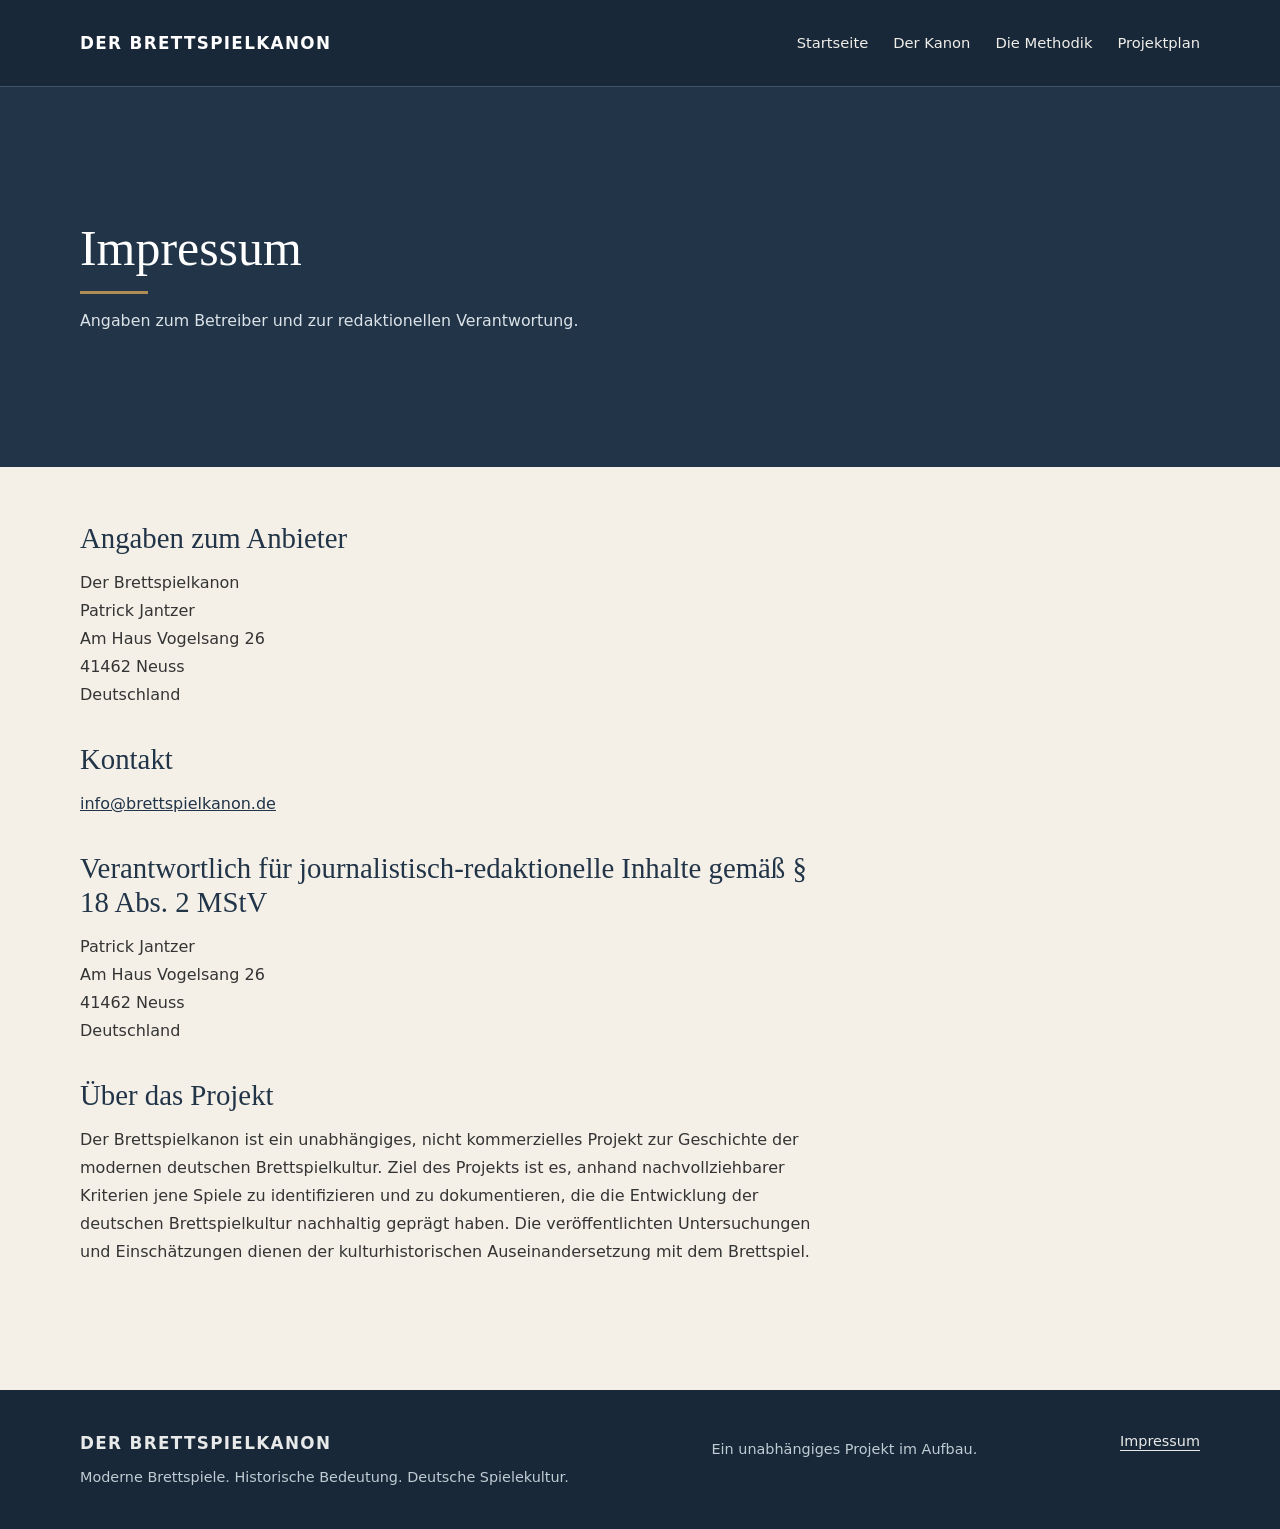
==== impressum.html @ 0fd253e7 "Add files via upload" ====
<!DOCTYPE html>

<html lang="de">
<head>
<meta charset="utf-8"/>
<meta content="width=device-width, initial-scale=1" name="viewport"/>
<meta content="#213448" name="theme-color"/>
<meta content="Der Projektplan des Brettspielkanons: fünf Forschungsphasen von der Konzeption über die vorläufige Auswahl bis zur abschließenden Kanonentscheidung." name="description"/>
<title>Impressum | Der Brettspielkanon</title>
<style>
:root {--navy:#213448;--deep:#182838;--ivory:#f4f0e8;--paper:#fffdf9;--gold:#b08d57;--ink:#343434;--muted:#5d646c;--line:#dcd4c7}
*{box-sizing:border-box}html{scroll-behavior:smooth}body{margin:0;background:var(--ivory);color:var(--ink);font:16px/1.65 system-ui,-apple-system,"Segoe UI",Arial,sans-serif}a{color:inherit}button,input,select{font:inherit}button,a,input,select{outline-offset:3px}button:focus-visible,a:focus-visible,input:focus-visible,select:focus-visible{outline:3px solid var(--gold)}.container{width:min(1120px,calc(100% - 44px));margin:auto}
.site-header{background:var(--deep);color:white;border-bottom:1px solid #415365}.header-inner{min-height:86px;display:flex;justify-content:space-between;align-items:center;gap:24px}.brand{font-size:1.05rem;font-weight:750;letter-spacing:.08em;text-decoration:none}.site-nav{display:flex;gap:10px 25px;flex-wrap:wrap}.site-nav a{font-size:.92rem;color:#f0eee9;text-decoration:none}.site-nav a:hover,.site-nav .current{color:#e8c991}.site-nav .current{text-decoration:underline;text-underline-offset:6px}
.hero{background:var(--navy);color:#fff}.hero .container{padding:76px 0 84px}.eyebrow{margin:0 0 18px;color:var(--gold);font-size:.78rem;letter-spacing:.17em;text-transform:uppercase;font-weight:750}.hero .eyebrow{color:#ddbb83}h1,h2,h3{font-family:Georgia,"Times New Roman",serif;line-height:1.18;font-weight:normal}h1{font-size:clamp(3rem,7vw,5.1rem);margin:0 0 18px}h2{font-size:clamp(1.7rem,3.5vw,2.45rem);color:var(--navy)}h3{color:var(--navy)}.hero p:last-child{max-width:740px;color:#dce3e8;font-size:1.15rem}.gold-line{width:68px;height:3px;background:var(--gold);margin:0 0 26px}
.content{padding:55px 0 85px}.intro{max-width:750px;margin:0 0 30px}.notice{border-left:4px solid var(--gold);background:#eae3d7;padding:16px 20px;margin:28px 0 35px;font-size:.94rem}.notice strong{color:var(--navy)}
.filters{background:var(--paper);border:1px solid var(--line);padding:24px 26px;margin-bottom:27px}.filter-title{font-weight:750;color:var(--navy);margin:0 0 18px}.filter-grid{display:grid;grid-template-columns:2fr 1fr 1fr;gap:16px}.field label{display:block;font-size:.8rem;color:#49525a;font-weight:750;margin-bottom:5px}.field input,.field select{width:100%;padding:12px 13px;border:1px solid #bdb4a6;border-radius:3px;color:#293848;background:white;min-height:49px}.toolbar{display:flex;justify-content:space-between;align-items:center;gap:18px;flex-wrap:wrap;margin:20px 0 27px}.toolbar p{margin:0;color:#4c5760}.toolbar-controls{display:flex;align-items:center;gap:10px;flex-wrap:wrap}.toolbar select,.reset{border:1px solid #bdb4a6;background:var(--paper);padding:9px 12px;border-radius:3px;min-height:43px}.reset{cursor:pointer}.reset:hover{background:#eae3d7}
.cards{display:grid;grid-template-columns:repeat(3,minmax(0,1fr));gap:22px}.card{border:1px solid var(--line);background:var(--paper);overflow:hidden;display:flex;flex-direction:column}.art{aspect-ratio:5/3;background:#e3dccf;position:relative;display:flex;align-items:center;justify-content:center;overflow:hidden}.art::before{content:"";width:130px;height:130px;border:2px solid #c0b3a0;transform:rotate(36deg);position:absolute}.art::after{content:"";width:70px;height:70px;border:1px solid #baac98;transform:rotate(-17deg);position:absolute}.art .art-title{font-family:Georgia,serif;z-index:1;color:#6c5a43;font-size:1rem;background:#e3dccfed;padding:8px 12px;text-align:center}.art small{position:absolute;bottom:10px;left:14px;font-size:.69rem;z-index:1;color:#5e5446}.card-content{padding:23px 23px 25px;flex:1;display:flex;flex-direction:column}.year{font-size:.83rem;font-weight:800;letter-spacing:.08em;color:#8a693c}.card h3{font-size:1.55rem;margin:8px 0 5px}.byline{font-size:.87rem;color:#626a72;margin:0 0 13px}.summary{font-size:.91rem;margin:0 0 18px;flex:1}.tags{display:flex;gap:7px;flex-wrap:wrap}.tag{font-size:.73rem;color:#4c5660;background:#eee8df;padding:3px 8px;border-radius:2px}.card .phase{margin-top:14px;border-top:1px solid #e5dfd6;padding-top:12px;font-size:.76rem;color:#796039}.no-results{display:none;text-align:center;border:1px solid var(--line);background:var(--paper);padding:50px 24px}.no-results h3{margin:0 0 8px;font-size:1.7rem}.no-results p{color:var(--muted)}.methods{border-top:1px solid var(--line);margin-top:60px;padding-top:28px;max-width:850px}.methods h2{margin-top:0}.methods a{color:var(--navy);text-decoration-thickness:1px;text-underline-offset:4px}.site-footer{background:var(--deep);color:#e8e9e9;padding:40px 0}.footer-inner{display:flex;justify-content:space-between;gap:20px;flex-wrap:wrap}.footer-inner p{margin:8px 0 0;color:#c0cbd3;font-size:.9rem}
@media(max-width:900px){.header-inner{flex-direction:column;align-items:start;padding-block:22px}.filter-grid{grid-template-columns:1fr 1fr}.field:first-child{grid-column:1/-1}.cards{grid-template-columns:repeat(2,minmax(0,1fr))}}@media(max-width:610px){.container{width:calc(100% - 32px)}.hero .container{padding:58px 0 65px}.filters{padding:18px}.filter-grid,.cards{grid-template-columns:1fr}.field:first-child{grid-column:auto}.toolbar{align-items:stretch}.toolbar-controls{width:100%}.toolbar-controls select{flex:1}}
@media(prefers-reduced-motion:reduce){html{scroll-behavior:auto}}
.button{display:inline-block;background:var(--gold);border:1px solid var(--gold);color:var(--deep)!important;text-decoration:none!important;font-weight:750;padding:13px 23px;border-radius:3px;margin-top:12px}.button:hover{background:#dec08e;border-color:#dec08e}
/* Einheitlicher Seitenheader, Referenz: kanon.html */
.site-header{background:#182838;color:#fff;border-bottom:1px solid #415365}
.site-header .header-inner{min-height:86px;display:flex;justify-content:space-between;align-items:center;gap:24px;padding-block:0}
.site-header .brand{font-size:1.05rem;font-weight:750;letter-spacing:.08em;line-height:normal;text-decoration:none}
.site-header .site-nav{display:flex;align-items:center;flex-wrap:wrap;gap:10px 25px}
.site-header .site-nav a{font-size:.92rem;color:#f0eee9;text-decoration:none}
.site-header .site-nav a:hover,.site-header .site-nav .current{color:#e8c991}
.site-header .site-nav .current{text-decoration:underline;text-underline-offset:6px}
@media(max-width:900px){.site-header .header-inner{flex-direction:column;align-items:flex-start;padding-block:22px}}
</style>
<style>
/* Einheitlicher Seitentitel nach dem Vorbild der Kanonseite. */
.hero, main > .hero {min-height:342px;display:flex;align-items:center;}
.hero > .container, .hero > .hero-inner, .hero .container.hero-inner,
main > .hero > .container {width:min(1120px,calc(100% - 44px));margin-inline:auto;max-width:1120px;min-height:342px;display:flex;flex-direction:column;justify-content:center;padding:40px 0!important;box-sizing:border-box;}
.hero h1 {font-size:clamp(2.55rem,4vw,3.85rem);line-height:1.13;margin:0 0 16px;max-width:1000px;}
.hero .gold-line {margin:0 0 18px;}
.hero .hero-description,.hero p:last-child {font-size:1rem;line-height:1.55;margin:0;max-width:750px;}
.hero .hero-actions {margin-top:18px;gap:12px 22px;}
.hero .hero-actions .button {padding:11px 18px;}
@media(max-width:610px){.hero,main > .hero{min-height:0}.hero > .container,.hero > .hero-inner,.hero .container.hero-inner,main > .hero > .container{min-height:0;width:calc(100% - 32px);padding:54px 0!important}.hero h1{font-size:clamp(2.25rem,8vw,3.2rem)}}
</style><style>
main.container.content{max-width:1120px}
.roadmap-intro{max-width:790px;margin-bottom:36px}.roadmap-intro h2{margin-top:0}.roadmap-intro p{line-height:1.8}
.roadmap{padding:0;margin:0;list-style:none;display:grid;gap:18px;max-width:950px}
.roadmap-step{background:var(--paper);border:1px solid var(--line);border-left:4px solid #b7afa3;padding:25px 28px}
.roadmap-step.is-current{border-left-color:var(--gold);background:#f4ead8}
.roadmap-top{display:flex;justify-content:space-between;align-items:baseline;gap:16px;flex-wrap:wrap}
.roadmap-top h3{font-family:Georgia,serif;font-size:1.45rem;font-weight:normal;margin:0;color:var(--navy)}
.roadmap-status{font-size:.78rem;font-weight:750;color:#5c5955;border:1px solid #d7cebf;padding:3px 10px;white-space:nowrap}
.is-current .roadmap-status{background:var(--gold);border-color:var(--gold);color:var(--deep)}
.roadmap-step p{max-width:810px;margin:13px 0 0;line-height:1.75}.roadmap-end{max-width:800px;line-height:1.75;margin-top:30px}
.roadmap-end a{color:var(--navy);font-weight:700}
@media(max-width:610px){.roadmap-step{padding:19px 17px}}
</style><style>
/* Zyklus 2: Seitenübergreifend identische Navigations- und Titelbereichsmaße. */
.site-header .header-inner {min-height:86px;}
.hero {height:380px !important; min-height:380px !important;display:flex !important;align-items:center !important;}
.hero > .container, .hero > .hero-inner, .hero .container.hero-inner,
main > .hero > .container {height:380px !important;flex:0 0 auto !important;min-height:380px !important;max-width:1120px !important;width:min(1120px,calc(100% - 44px)) !important;margin:0 auto !important;padding:20px 0 !important;display:flex !important;flex-direction:column !important;justify-content:center !important;box-sizing:border-box !important;}
.hero h1 {font-size:clamp(2.5rem,3.9vw,3.75rem) !important;line-height:1.12 !important;margin:0 0 14px !important;max-width:1000px !important;}
.hero .gold-line {margin:0 0 15px !important;flex-shrink:0;}
.hero .hero-description,.hero p:last-child:not(.eyebrow) {font-size:0.99rem !important;line-height:1.5 !important;max-width:850px !important;margin:0 !important;}
.hero .eyebrow {margin:0 0 12px !important;font-size:.73rem;line-height:1.5;letter-spacing:.16em;color:#ddbb83;}
.hero .hero-actions {margin-top:17px !important;gap:12px 22px !important;}
.hero .hero-actions .button {padding:10px 17px !important;}
@media(max-width:900px) {
 .hero {height:auto !important;min-height:380px !important;}
 .hero > .container, .hero > .hero-inner, .hero .container.hero-inner, main > .hero > .container {height:auto !important;min-height:380px !important;flex:0 0 auto !important;padding:42px 0 !important;}
}
@media(max-width:610px) {
 .hero {min-height:0 !important;}
 .hero > .container, .hero > .hero-inner, .hero .container.hero-inner, main > .hero > .container {height:auto !important;min-height:0 !important;flex:0 0 auto !important;width:calc(100% - 32px) !important;padding:45px 0 !important;}
 .hero h1 {font-size:clamp(2.25rem,8vw,3.2rem) !important;}
}
</style><style>.legal-links{display:flex;align-items:flex-start;gap:20px}.footer-imprint{color:#e8e9e9;text-decoration:underline;text-underline-offset:4px;font-size:.9rem}.footer-imprint:hover{color:#e8c991}</style><style>.content{max-width:1120px;padding:55px 0 90px}.content section{max-width:760px;margin-bottom:34px}.content h2{font-size:1.8rem;margin:0 0 13px}.content p{line-height:1.75;margin:0}.content a{color:#213448}</style></head>
<body>
<header class="site-header"><div class="container header-inner"><a class="brand" href="index.html">DER BRETTSPIELKANON</a><nav aria-label="Hauptnavigation" class="site-nav"><a class="" href="index.html">Startseite</a><a class="" href="kanon.html">Der Kanon</a><a class="" href="methodik.html">Die Methodik</a><a class="" href="projektplan.html">Projektplan</a></nav></div></header>
<section aria-labelledby="page-title" class="hero"><div class="container"><h1 id="page-title">Impressum</h1><div aria-hidden="true" class="gold-line"></div><p>Angaben zum Betreiber und zur redaktionellen Verantwortung.</p></div></section>
<main class="container content"><section><h2>Angaben zum Anbieter</h2><p>Der Brettspielkanon<br/>Patrick Jantzer<br/>Am Haus Vogelsang 26<br/>41462 Neuss<br/>Deutschland</p></section><section><h2>Kontakt</h2><p><a href="mailto:info@brettspielkanon.de">info@brettspielkanon.de</a></p></section><section><h2>Verantwortlich für journalistisch-redaktionelle Inhalte gemäß § 18 Abs. 2 MStV</h2><p>Patrick Jantzer<br/>Am Haus Vogelsang 26<br/>41462 Neuss<br/>Deutschland</p></section><section><h2>Über das Projekt</h2><p>Der Brettspielkanon ist ein unabhängiges, nicht kommerzielles Projekt zur Geschichte der modernen deutschen Brettspielkultur. Ziel des Projekts ist es, anhand nachvollziehbarer Kriterien jene Spiele zu identifizieren und zu dokumentieren, die die Entwicklung der deutschen Brettspielkultur nachhaltig geprägt haben. Die veröffentlichten Untersuchungen und Einschätzungen dienen der kulturhistorischen Auseinandersetzung mit dem Brettspiel.</p></section></main>
<footer class="site-footer"><div class="container footer-inner"><div><a class="brand" href="index.html">DER BRETTSPIELKANON</a><p>Moderne Brettspiele. Historische Bedeutung. Deutsche Spielekultur.</p></div><p>Ein unabhängiges Projekt im Aufbau.</p><div class="legal-links"><a class="footer-imprint" href="impressum.html">Impressum</a></div></div></footer>
</body></html>
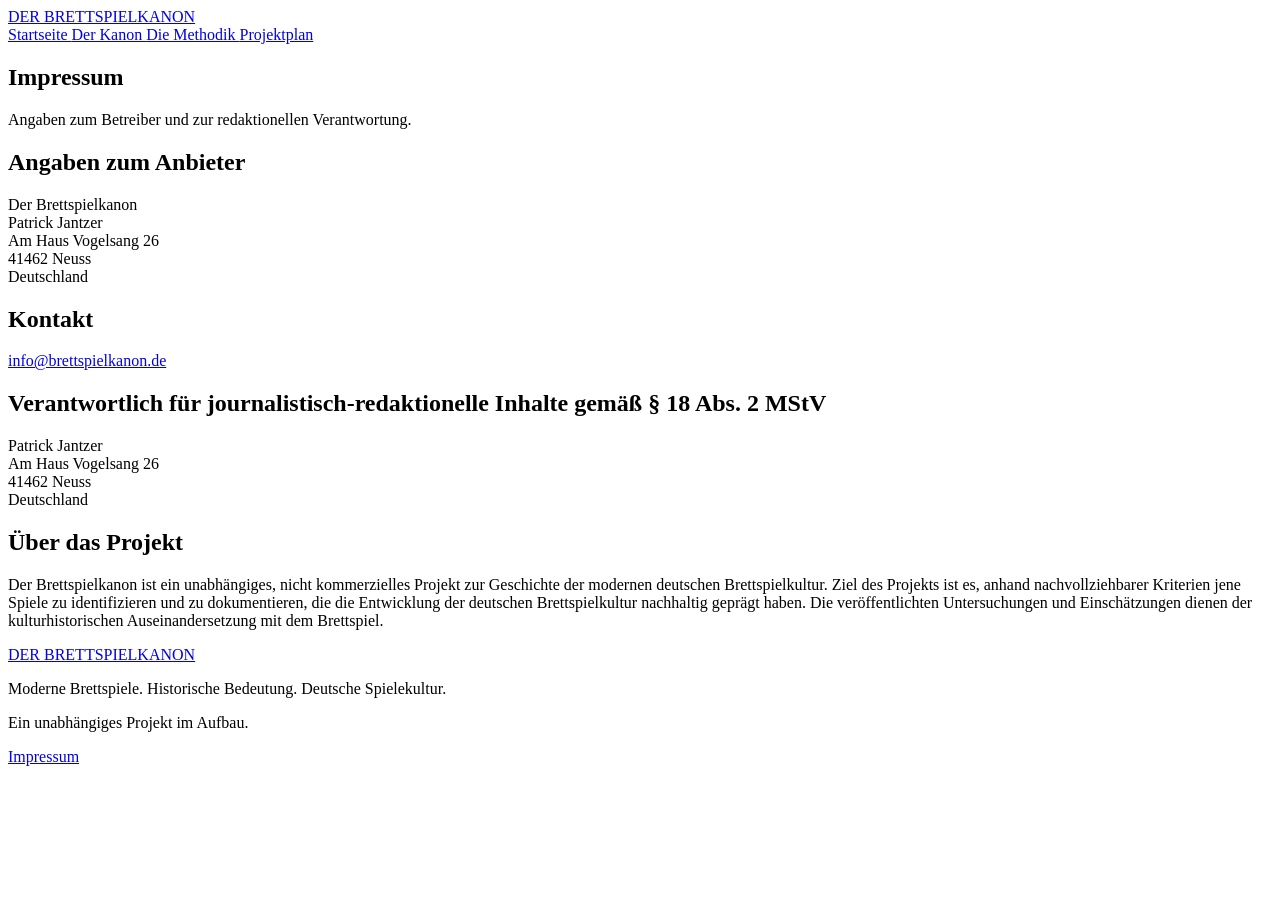
==== commit 543e5ab0: "Add files via upload" ====
--- a/impressum.html
+++ b/impressum.html
@@ -1,82 +1,120 @@
-<!DOCTYPE html>
+<!doctype html>
+<html lang="de">
+ <head>
+  <meta charset="utf-8"/>
+  <meta content="width=device-width, initial-scale=1" name="viewport"/>
+  <meta content="#213448" name="theme-color"/>
+  <meta content="Der Projektplan des Brettspielkanons: f&uuml;nf Forschungsphasen von der Konzeption &uuml;ber die vorl&auml;ufige Auswahl bis zur abschlie&szlig;enden Kanonentscheidung." name="description"/>
+  <title>
+   Impressum | Der Brettspielkanon
+  </title>
+  <link href="css/styles.css" rel="stylesheet"/>
+  <link href="css/impressum.css" rel="stylesheet"/>
+ </head>
+ <body class="page-impressum">
+  <header class="site-header">
+   <div class="container header-inner">
+    <a class="brand" href="index.html">
+     DER BRETTSPIELKANON
+    </a>
+    <nav aria-label="Hauptnavigation" class="site-nav">
+     <a class="" href="index.html">
+      Startseite
+     </a>
+     <a class="" href="kanon.html">
+      Der Kanon
+     </a>
+     <a class="" href="methodik.html">
+      Die Methodik
+     </a>
+     <a class="" href="projektplan.html">
+      Projektplan
+     </a>
+    </nav>
+   </div>
+  </header>
+  <section aria-labelledby="page-title" class="hero">
+   <div class="container">
+    <h1 id="page-title">
+     Impressum
+    </h1>
+    <div aria-hidden="true" class="gold-line">
+    </div>
+    <p>
+     Angaben zum Betreiber und zur redaktionellen Verantwortung.
+    </p>
+   </div>
+  </section>
+  <main class="container content">
+   <section>
+    <h2>
+     Angaben zum Anbieter
+    </h2>
+    <p>
+     Der Brettspielkanon
+     <br/>
+     Patrick Jantzer
+     <br/>
+     Am Haus Vogelsang 26
+     <br/>
+     41462 Neuss
+     <br/>
+     Deutschland
+    </p>
+   </section>
+   <section>
+    <h2>
+     Kontakt
+    </h2>
+    <p>
+     <a href="mailto:info@brettspielkanon.de">
+      info@brettspielkanon.de
+     </a>
+    </p>
+   </section>
+   <section>
+    <h2>
+     Verantwortlich f&uuml;r journalistisch-redaktionelle Inhalte gem&auml;&szlig; &sect; 18 Abs. 2 MStV
+    </h2>
+    <p>
+     Patrick Jantzer
+     <br/>
+     Am Haus Vogelsang 26
+     <br/>
+     41462 Neuss
+     <br/>
+     Deutschland
+    </p>
+   </section>
+   <section>
+    <h2>
+     &Uuml;ber das Projekt
+    </h2>
+    <p>
+     Der Brettspielkanon ist ein unabh&auml;ngiges, nicht kommerzielles Projekt zur Geschichte der modernen deutschen Brettspielkultur. Ziel des Projekts ist es, anhand nachvollziehbarer Kriterien jene Spiele zu identifizieren und zu dokumentieren, die die Entwicklung der deutschen Brettspielkultur nachhaltig gepr&auml;gt haben. Die ver&ouml;ffentlichten Untersuchungen und Einsch&auml;tzungen dienen der kulturhistorischen Auseinandersetzung mit dem Brettspiel.
+    </p>
+   </section>
+  </main>
+  <footer class="site-footer">
+   <div class="container footer-inner">
+    <div>
+     <a class="brand" href="index.html">
+      DER BRETTSPIELKANON
+     </a>
+     <p>
+      Moderne Brettspiele. Historische Bedeutung. Deutsche Spielekultur.
+     </p>
+    </div>
+    <p>
+     Ein unabh&auml;ngiges Projekt im Aufbau.
+    </p>
+    <div class="legal-links">
+     <a class="footer-imprint" href="impressum.html">
+      Impressum
+     </a>
+    </div>
+   </div>
+  </footer>
+ </body>
+</html>
 
-<html lang="de">
-<head>
-<meta charset="utf-8"/>
-<meta content="width=device-width, initial-scale=1" name="viewport"/>
-<meta content="#213448" name="theme-color"/>
-<meta content="Der Projektplan des Brettspielkanons: fünf Forschungsphasen von der Konzeption über die vorläufige Auswahl bis zur abschließenden Kanonentscheidung." name="description"/>
-<title>Impressum | Der Brettspielkanon</title>
-<style>
-:root {--navy:#213448;--deep:#182838;--ivory:#f4f0e8;--paper:#fffdf9;--gold:#b08d57;--ink:#343434;--muted:#5d646c;--line:#dcd4c7}
-*{box-sizing:border-box}html{scroll-behavior:smooth}body{margin:0;background:var(--ivory);color:var(--ink);font:16px/1.65 system-ui,-apple-system,"Segoe UI",Arial,sans-serif}a{color:inherit}button,input,select{font:inherit}button,a,input,select{outline-offset:3px}button:focus-visible,a:focus-visible,input:focus-visible,select:focus-visible{outline:3px solid var(--gold)}.container{width:min(1120px,calc(100% - 44px));margin:auto}
-.site-header{background:var(--deep);color:white;border-bottom:1px solid #415365}.header-inner{min-height:86px;display:flex;justify-content:space-between;align-items:center;gap:24px}.brand{font-size:1.05rem;font-weight:750;letter-spacing:.08em;text-decoration:none}.site-nav{display:flex;gap:10px 25px;flex-wrap:wrap}.site-nav a{font-size:.92rem;color:#f0eee9;text-decoration:none}.site-nav a:hover,.site-nav .current{color:#e8c991}.site-nav .current{text-decoration:underline;text-underline-offset:6px}
-.hero{background:var(--navy);color:#fff}.hero .container{padding:76px 0 84px}.eyebrow{margin:0 0 18px;color:var(--gold);font-size:.78rem;letter-spacing:.17em;text-transform:uppercase;font-weight:750}.hero .eyebrow{color:#ddbb83}h1,h2,h3{font-family:Georgia,"Times New Roman",serif;line-height:1.18;font-weight:normal}h1{font-size:clamp(3rem,7vw,5.1rem);margin:0 0 18px}h2{font-size:clamp(1.7rem,3.5vw,2.45rem);color:var(--navy)}h3{color:var(--navy)}.hero p:last-child{max-width:740px;color:#dce3e8;font-size:1.15rem}.gold-line{width:68px;height:3px;background:var(--gold);margin:0 0 26px}
-.content{padding:55px 0 85px}.intro{max-width:750px;margin:0 0 30px}.notice{border-left:4px solid var(--gold);background:#eae3d7;padding:16px 20px;margin:28px 0 35px;font-size:.94rem}.notice strong{color:var(--navy)}
-.filters{background:var(--paper);border:1px solid var(--line);padding:24px 26px;margin-bottom:27px}.filter-title{font-weight:750;color:var(--navy);margin:0 0 18px}.filter-grid{display:grid;grid-template-columns:2fr 1fr 1fr;gap:16px}.field label{display:block;font-size:.8rem;color:#49525a;font-weight:750;margin-bottom:5px}.field input,.field select{width:100%;padding:12px 13px;border:1px solid #bdb4a6;border-radius:3px;color:#293848;background:white;min-height:49px}.toolbar{display:flex;justify-content:space-between;align-items:center;gap:18px;flex-wrap:wrap;margin:20px 0 27px}.toolbar p{margin:0;color:#4c5760}.toolbar-controls{display:flex;align-items:center;gap:10px;flex-wrap:wrap}.toolbar select,.reset{border:1px solid #bdb4a6;background:var(--paper);padding:9px 12px;border-radius:3px;min-height:43px}.reset{cursor:pointer}.reset:hover{background:#eae3d7}
-.cards{display:grid;grid-template-columns:repeat(3,minmax(0,1fr));gap:22px}.card{border:1px solid var(--line);background:var(--paper);overflow:hidden;display:flex;flex-direction:column}.art{aspect-ratio:5/3;background:#e3dccf;position:relative;display:flex;align-items:center;justify-content:center;overflow:hidden}.art::before{content:"";width:130px;height:130px;border:2px solid #c0b3a0;transform:rotate(36deg);position:absolute}.art::after{content:"";width:70px;height:70px;border:1px solid #baac98;transform:rotate(-17deg);position:absolute}.art .art-title{font-family:Georgia,serif;z-index:1;color:#6c5a43;font-size:1rem;background:#e3dccfed;padding:8px 12px;text-align:center}.art small{position:absolute;bottom:10px;left:14px;font-size:.69rem;z-index:1;color:#5e5446}.card-content{padding:23px 23px 25px;flex:1;display:flex;flex-direction:column}.year{font-size:.83rem;font-weight:800;letter-spacing:.08em;color:#8a693c}.card h3{font-size:1.55rem;margin:8px 0 5px}.byline{font-size:.87rem;color:#626a72;margin:0 0 13px}.summary{font-size:.91rem;margin:0 0 18px;flex:1}.tags{display:flex;gap:7px;flex-wrap:wrap}.tag{font-size:.73rem;color:#4c5660;background:#eee8df;padding:3px 8px;border-radius:2px}.card .phase{margin-top:14px;border-top:1px solid #e5dfd6;padding-top:12px;font-size:.76rem;color:#796039}.no-results{display:none;text-align:center;border:1px solid var(--line);background:var(--paper);padding:50px 24px}.no-results h3{margin:0 0 8px;font-size:1.7rem}.no-results p{color:var(--muted)}.methods{border-top:1px solid var(--line);margin-top:60px;padding-top:28px;max-width:850px}.methods h2{margin-top:0}.methods a{color:var(--navy);text-decoration-thickness:1px;text-underline-offset:4px}.site-footer{background:var(--deep);color:#e8e9e9;padding:40px 0}.footer-inner{display:flex;justify-content:space-between;gap:20px;flex-wrap:wrap}.footer-inner p{margin:8px 0 0;color:#c0cbd3;font-size:.9rem}
-@media(max-width:900px){.header-inner{flex-direction:column;align-items:start;padding-block:22px}.filter-grid{grid-template-columns:1fr 1fr}.field:first-child{grid-column:1/-1}.cards{grid-template-columns:repeat(2,minmax(0,1fr))}}@media(max-width:610px){.container{width:calc(100% - 32px)}.hero .container{padding:58px 0 65px}.filters{padding:18px}.filter-grid,.cards{grid-template-columns:1fr}.field:first-child{grid-column:auto}.toolbar{align-items:stretch}.toolbar-controls{width:100%}.toolbar-controls select{flex:1}}
-@media(prefers-reduced-motion:reduce){html{scroll-behavior:auto}}
-.button{display:inline-block;background:var(--gold);border:1px solid var(--gold);color:var(--deep)!important;text-decoration:none!important;font-weight:750;padding:13px 23px;border-radius:3px;margin-top:12px}.button:hover{background:#dec08e;border-color:#dec08e}
-/* Einheitlicher Seitenheader, Referenz: kanon.html */
-.site-header{background:#182838;color:#fff;border-bottom:1px solid #415365}
-.site-header .header-inner{min-height:86px;display:flex;justify-content:space-between;align-items:center;gap:24px;padding-block:0}
-.site-header .brand{font-size:1.05rem;font-weight:750;letter-spacing:.08em;line-height:normal;text-decoration:none}
-.site-header .site-nav{display:flex;align-items:center;flex-wrap:wrap;gap:10px 25px}
-.site-header .site-nav a{font-size:.92rem;color:#f0eee9;text-decoration:none}
-.site-header .site-nav a:hover,.site-header .site-nav .current{color:#e8c991}
-.site-header .site-nav .current{text-decoration:underline;text-underline-offset:6px}
-@media(max-width:900px){.site-header .header-inner{flex-direction:column;align-items:flex-start;padding-block:22px}}
-</style>
-<style>
-/* Einheitlicher Seitentitel nach dem Vorbild der Kanonseite. */
-.hero, main > .hero {min-height:342px;display:flex;align-items:center;}
-.hero > .container, .hero > .hero-inner, .hero .container.hero-inner,
-main > .hero > .container {width:min(1120px,calc(100% - 44px));margin-inline:auto;max-width:1120px;min-height:342px;display:flex;flex-direction:column;justify-content:center;padding:40px 0!important;box-sizing:border-box;}
-.hero h1 {font-size:clamp(2.55rem,4vw,3.85rem);line-height:1.13;margin:0 0 16px;max-width:1000px;}
-.hero .gold-line {margin:0 0 18px;}
-.hero .hero-description,.hero p:last-child {font-size:1rem;line-height:1.55;margin:0;max-width:750px;}
-.hero .hero-actions {margin-top:18px;gap:12px 22px;}
-.hero .hero-actions .button {padding:11px 18px;}
-@media(max-width:610px){.hero,main > .hero{min-height:0}.hero > .container,.hero > .hero-inner,.hero .container.hero-inner,main > .hero > .container{min-height:0;width:calc(100% - 32px);padding:54px 0!important}.hero h1{font-size:clamp(2.25rem,8vw,3.2rem)}}
-</style><style>
-main.container.content{max-width:1120px}
-.roadmap-intro{max-width:790px;margin-bottom:36px}.roadmap-intro h2{margin-top:0}.roadmap-intro p{line-height:1.8}
-.roadmap{padding:0;margin:0;list-style:none;display:grid;gap:18px;max-width:950px}
-.roadmap-step{background:var(--paper);border:1px solid var(--line);border-left:4px solid #b7afa3;padding:25px 28px}
-.roadmap-step.is-current{border-left-color:var(--gold);background:#f4ead8}
-.roadmap-top{display:flex;justify-content:space-between;align-items:baseline;gap:16px;flex-wrap:wrap}
-.roadmap-top h3{font-family:Georgia,serif;font-size:1.45rem;font-weight:normal;margin:0;color:var(--navy)}
-.roadmap-status{font-size:.78rem;font-weight:750;color:#5c5955;border:1px solid #d7cebf;padding:3px 10px;white-space:nowrap}
-.is-current .roadmap-status{background:var(--gold);border-color:var(--gold);color:var(--deep)}
-.roadmap-step p{max-width:810px;margin:13px 0 0;line-height:1.75}.roadmap-end{max-width:800px;line-height:1.75;margin-top:30px}
-.roadmap-end a{color:var(--navy);font-weight:700}
-@media(max-width:610px){.roadmap-step{padding:19px 17px}}
-</style><style>
-/* Zyklus 2: Seitenübergreifend identische Navigations- und Titelbereichsmaße. */
-.site-header .header-inner {min-height:86px;}
-.hero {height:380px !important; min-height:380px !important;display:flex !important;align-items:center !important;}
-.hero > .container, .hero > .hero-inner, .hero .container.hero-inner,
-main > .hero > .container {height:380px !important;flex:0 0 auto !important;min-height:380px !important;max-width:1120px !important;width:min(1120px,calc(100% - 44px)) !important;margin:0 auto !important;padding:20px 0 !important;display:flex !important;flex-direction:column !important;justify-content:center !important;box-sizing:border-box !important;}
-.hero h1 {font-size:clamp(2.5rem,3.9vw,3.75rem) !important;line-height:1.12 !important;margin:0 0 14px !important;max-width:1000px !important;}
-.hero .gold-line {margin:0 0 15px !important;flex-shrink:0;}
-.hero .hero-description,.hero p:last-child:not(.eyebrow) {font-size:0.99rem !important;line-height:1.5 !important;max-width:850px !important;margin:0 !important;}
-.hero .eyebrow {margin:0 0 12px !important;font-size:.73rem;line-height:1.5;letter-spacing:.16em;color:#ddbb83;}
-.hero .hero-actions {margin-top:17px !important;gap:12px 22px !important;}
-.hero .hero-actions .button {padding:10px 17px !important;}
-@media(max-width:900px) {
- .hero {height:auto !important;min-height:380px !important;}
- .hero > .container, .hero > .hero-inner, .hero .container.hero-inner, main > .hero > .container {height:auto !important;min-height:380px !important;flex:0 0 auto !important;padding:42px 0 !important;}
-}
-@media(max-width:610px) {
- .hero {min-height:0 !important;}
- .hero > .container, .hero > .hero-inner, .hero .container.hero-inner, main > .hero > .container {height:auto !important;min-height:0 !important;flex:0 0 auto !important;width:calc(100% - 32px) !important;padding:45px 0 !important;}
- .hero h1 {font-size:clamp(2.25rem,8vw,3.2rem) !important;}
-}
-</style><style>.legal-links{display:flex;align-items:flex-start;gap:20px}.footer-imprint{color:#e8e9e9;text-decoration:underline;text-underline-offset:4px;font-size:.9rem}.footer-imprint:hover{color:#e8c991}</style><style>.content{max-width:1120px;padding:55px 0 90px}.content section{max-width:760px;margin-bottom:34px}.content h2{font-size:1.8rem;margin:0 0 13px}.content p{line-height:1.75;margin:0}.content a{color:#213448}</style></head>
-<body>
-<header class="site-header"><div class="container header-inner"><a class="brand" href="index.html">DER BRETTSPIELKANON</a><nav aria-label="Hauptnavigation" class="site-nav"><a class="" href="index.html">Startseite</a><a class="" href="kanon.html">Der Kanon</a><a class="" href="methodik.html">Die Methodik</a><a class="" href="projektplan.html">Projektplan</a></nav></div></header>
-<section aria-labelledby="page-title" class="hero"><div class="container"><h1 id="page-title">Impressum</h1><div aria-hidden="true" class="gold-line"></div><p>Angaben zum Betreiber und zur redaktionellen Verantwortung.</p></div></section>
-<main class="container content"><section><h2>Angaben zum Anbieter</h2><p>Der Brettspielkanon<br/>Patrick Jantzer<br/>Am Haus Vogelsang 26<br/>41462 Neuss<br/>Deutschland</p></section><section><h2>Kontakt</h2><p><a href="mailto:info@brettspielkanon.de">info@brettspielkanon.de</a></p></section><section><h2>Verantwortlich für journalistisch-redaktionelle Inhalte gemäß § 18 Abs. 2 MStV</h2><p>Patrick Jantzer<br/>Am Haus Vogelsang 26<br/>41462 Neuss<br/>Deutschland</p></section><section><h2>Über das Projekt</h2><p>Der Brettspielkanon ist ein unabhängiges, nicht kommerzielles Projekt zur Geschichte der modernen deutschen Brettspielkultur. Ziel des Projekts ist es, anhand nachvollziehbarer Kriterien jene Spiele zu identifizieren und zu dokumentieren, die die Entwicklung der deutschen Brettspielkultur nachhaltig geprägt haben. Die veröffentlichten Untersuchungen und Einschätzungen dienen der kulturhistorischen Auseinandersetzung mit dem Brettspiel.</p></section></main>
-<footer class="site-footer"><div class="container footer-inner"><div><a class="brand" href="index.html">DER BRETTSPIELKANON</a><p>Moderne Brettspiele. Historische Bedeutung. Deutsche Spielekultur.</p></div><p>Ein unabhängiges Projekt im Aufbau.</p><div class="legal-links"><a class="footer-imprint" href="impressum.html">Impressum</a></div></div></footer>
-</body></html>
